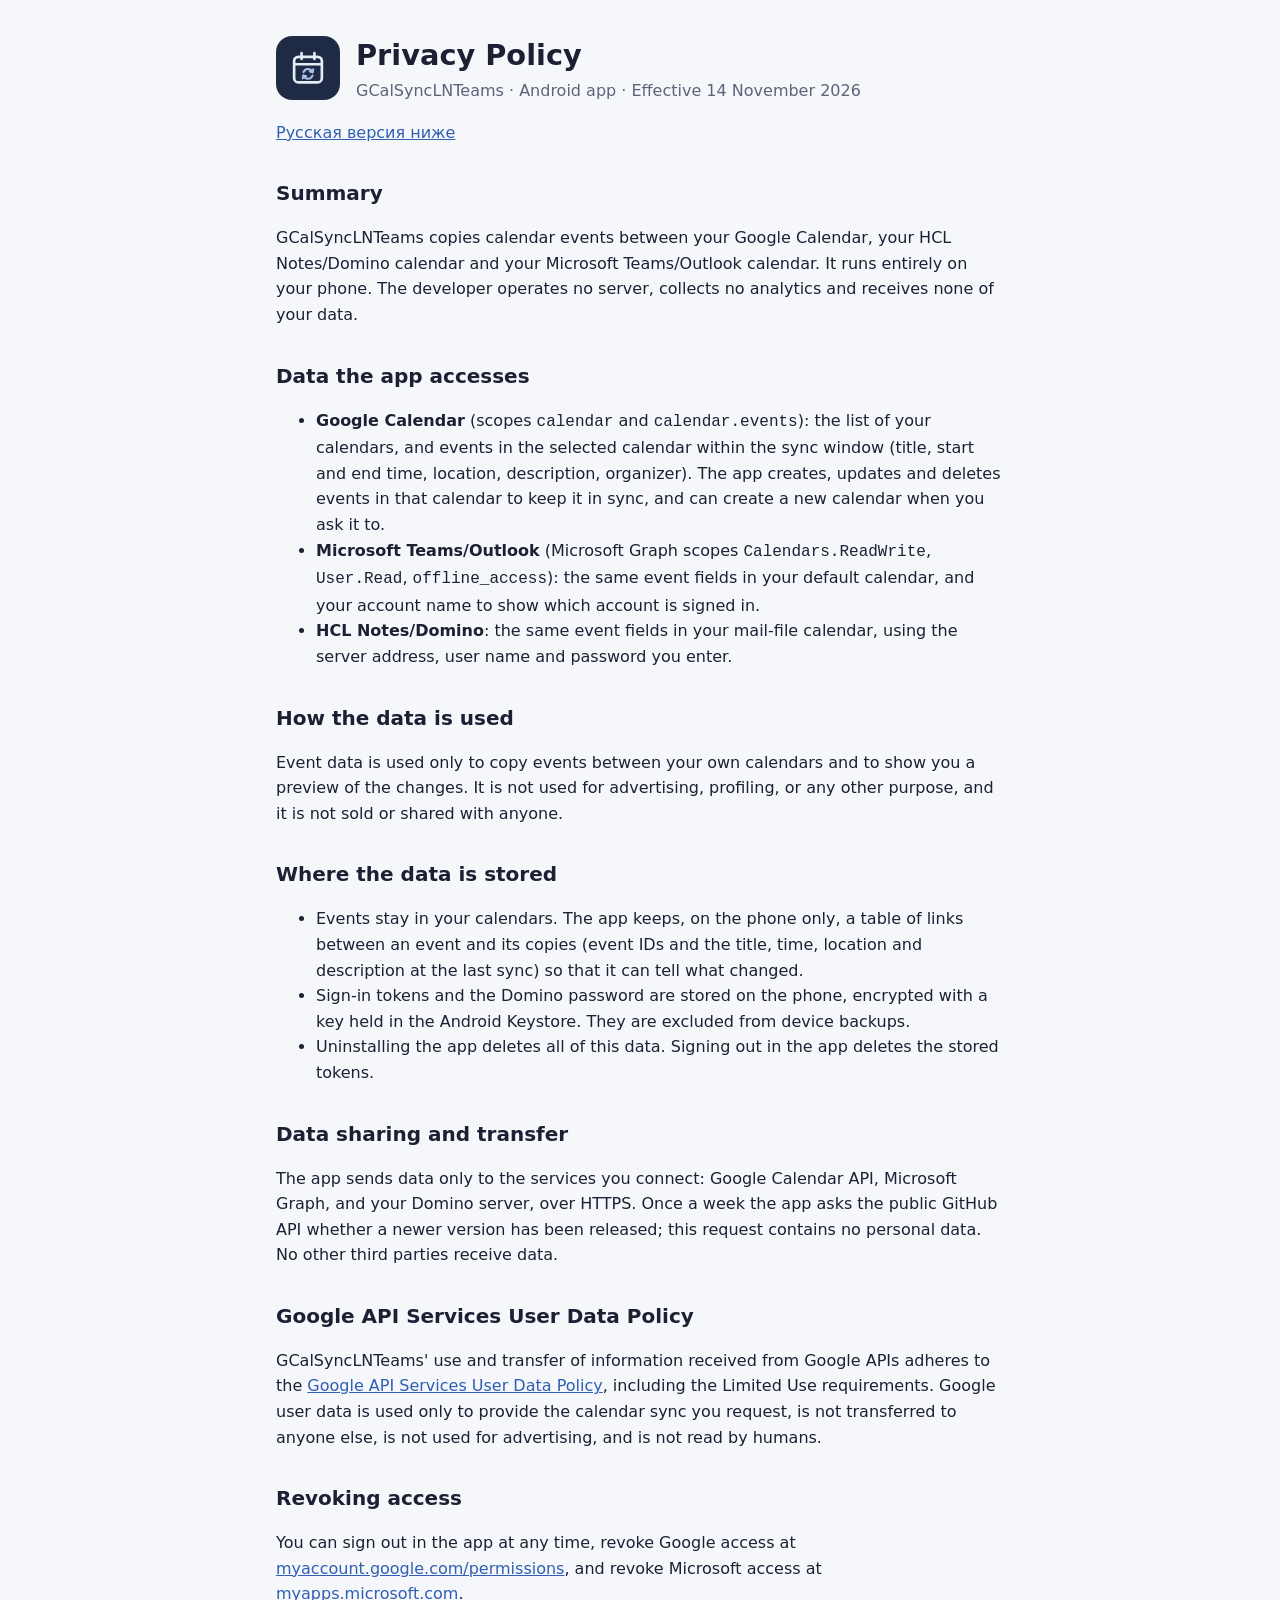
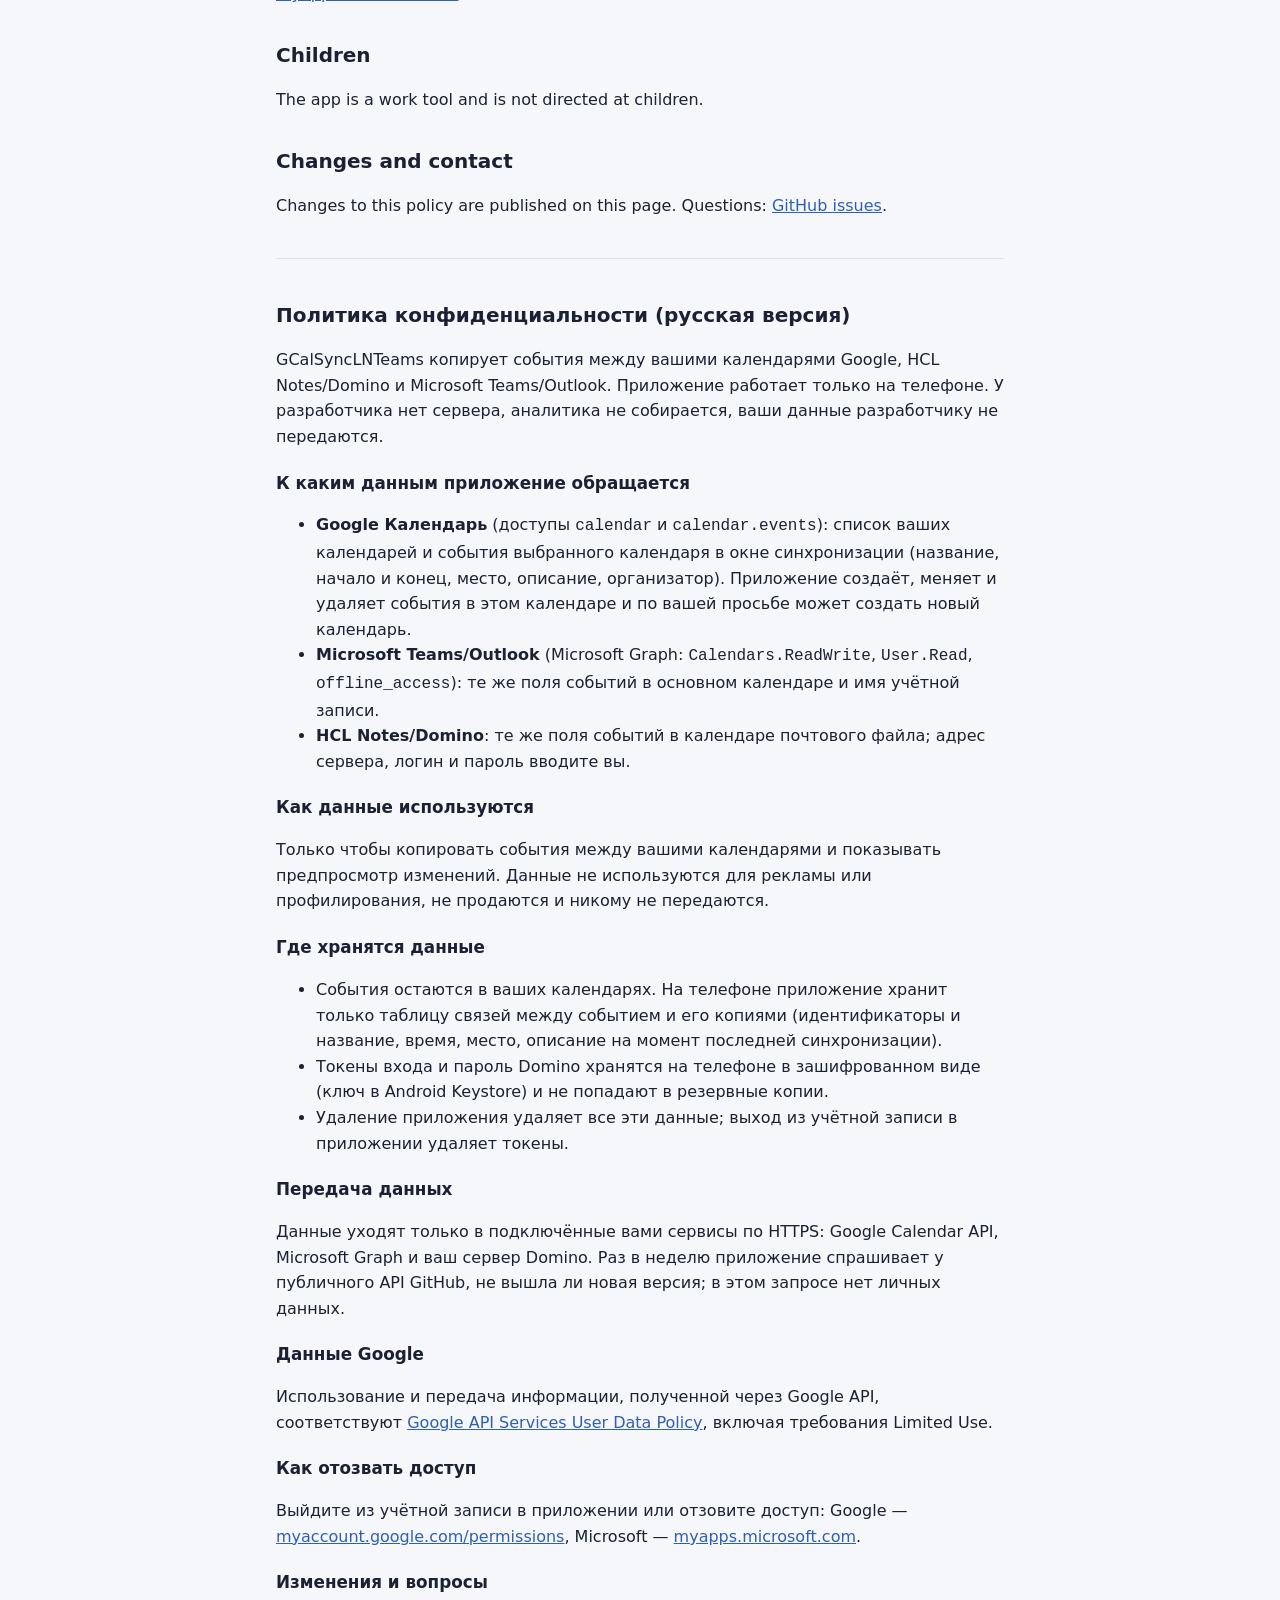
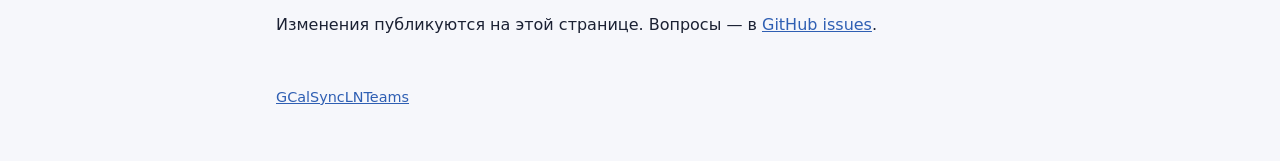
==== privacy.html @ b896b18e "Страница приложения и политика конфиденциальности Co-Authored-By: Claude Opus 5.5 <noreply@anthropic" ====
<!doctype html>
<html lang="en">
<head>
<meta charset="utf-8">
<meta name="viewport" content="width=device-width,initial-scale=1">
<title>Privacy Policy</title>
<link rel="icon" href="icon.svg">
<link rel="stylesheet" href="style.css">
</head>
<body>
<main>
<header><img src="icon.svg" alt=""><div><h1>Privacy Policy</h1><div class="muted">GCalSyncLNTeams · Android app · Effective 14 November 2026</div></div></header>

<p><a href="#ru">Русская версия ниже</a></p>

<h2>Summary</h2>
<p>GCalSyncLNTeams copies calendar events between your Google Calendar, your HCL Notes/Domino calendar and your Microsoft Teams/Outlook calendar. It runs entirely on your phone. The developer operates no server, collects no analytics and receives none of your data.</p>

<h2>Data the app accesses</h2>
<ul>
<li><b>Google Calendar</b> (scopes <code>calendar</code> and <code>calendar.events</code>): the list of your calendars, and events in the selected calendar within the sync window (title, start and end time, location, description, organizer). The app creates, updates and deletes events in that calendar to keep it in sync, and can create a new calendar when you ask it to.</li>
<li><b>Microsoft Teams/Outlook</b> (Microsoft Graph scopes <code>Calendars.ReadWrite</code>, <code>User.Read</code>, <code>offline_access</code>): the same event fields in your default calendar, and your account name to show which account is signed in.</li>
<li><b>HCL Notes/Domino</b>: the same event fields in your mail-file calendar, using the server address, user name and password you enter.</li>
</ul>

<h2>How the data is used</h2>
<p>Event data is used only to copy events between your own calendars and to show you a preview of the changes. It is not used for advertising, profiling, or any other purpose, and it is not sold or shared with anyone.</p>

<h2>Where the data is stored</h2>
<ul>
<li>Events stay in your calendars. The app keeps, on the phone only, a table of links between an event and its copies (event IDs and the title, time, location and description at the last sync) so that it can tell what changed.</li>
<li>Sign-in tokens and the Domino password are stored on the phone, encrypted with a key held in the Android Keystore. They are excluded from device backups.</li>
<li>Uninstalling the app deletes all of this data. Signing out in the app deletes the stored tokens.</li>
</ul>

<h2>Data sharing and transfer</h2>
<p>The app sends data only to the services you connect: Google Calendar API, Microsoft Graph, and your Domino server, over HTTPS. Once a week the app asks the public GitHub API whether a newer version has been released; this request contains no personal data. No other third parties receive data.</p>

<h2>Google API Services User Data Policy</h2>
<p>GCalSyncLNTeams' use and transfer of information received from Google APIs adheres to the <a href="https://developers.google.com/terms/api-services-user-data-policy">Google API Services User Data Policy</a>, including the Limited Use requirements. Google user data is used only to provide the calendar sync you request, is not transferred to anyone else, is not used for advertising, and is not read by humans.</p>

<h2>Revoking access</h2>
<p>You can sign out in the app at any time, revoke Google access at <a href="https://myaccount.google.com/permissions">myaccount.google.com/permissions</a>, and revoke Microsoft access at <a href="https://myapps.microsoft.com">myapps.microsoft.com</a>.</p>

<h2>Children</h2>
<p>The app is a work tool and is not directed at children.</p>

<h2>Changes and contact</h2>
<p>Changes to this policy are published on this page. Questions: <a href="https://github.com/gudim/GCal2LN2Teams/issues">GitHub issues</a>.</p>

<hr>

<h2 id="ru" lang="ru">Политика конфиденциальности (русская версия)</h2>
<div lang="ru">
<p>GCalSyncLNTeams копирует события между вашими календарями Google, HCL Notes/Domino и Microsoft Teams/Outlook. Приложение работает только на телефоне. У разработчика нет сервера, аналитика не собирается, ваши данные разработчику не передаются.</p>

<h3>К каким данным приложение обращается</h3>
<ul>
<li><b>Google Календарь</b> (доступы <code>calendar</code> и <code>calendar.events</code>): список ваших календарей и события выбранного календаря в окне синхронизации (название, начало и конец, место, описание, организатор). Приложение создаёт, меняет и удаляет события в этом календаре и по вашей просьбе может создать новый календарь.</li>
<li><b>Microsoft Teams/Outlook</b> (Microsoft Graph: <code>Calendars.ReadWrite</code>, <code>User.Read</code>, <code>offline_access</code>): те же поля событий в основном календаре и имя учётной записи.</li>
<li><b>HCL Notes/Domino</b>: те же поля событий в календаре почтового файла; адрес сервера, логин и пароль вводите вы.</li>
</ul>

<h3>Как данные используются</h3>
<p>Только чтобы копировать события между вашими календарями и показывать предпросмотр изменений. Данные не используются для рекламы или профилирования, не продаются и никому не передаются.</p>

<h3>Где хранятся данные</h3>
<ul>
<li>События остаются в ваших календарях. На телефоне приложение хранит только таблицу связей между событием и его копиями (идентификаторы и название, время, место, описание на момент последней синхронизации).</li>
<li>Токены входа и пароль Domino хранятся на телефоне в зашифрованном виде (ключ в Android Keystore) и не попадают в резервные копии.</li>
<li>Удаление приложения удаляет все эти данные; выход из учётной записи в приложении удаляет токены.</li>
</ul>

<h3>Передача данных</h3>
<p>Данные уходят только в подключённые вами сервисы по HTTPS: Google Calendar API, Microsoft Graph и ваш сервер Domino. Раз в неделю приложение спрашивает у публичного API GitHub, не вышла ли новая версия; в этом запросе нет личных данных.</p>

<h3>Данные Google</h3>
<p>Использование и передача информации, полученной через Google API, соответствуют <a href="https://developers.google.com/terms/api-services-user-data-policy">Google API Services User Data Policy</a>, включая требования Limited Use.</p>

<h3>Как отозвать доступ</h3>
<p>Выйдите из учётной записи в приложении или отзовите доступ: Google — <a href="https://myaccount.google.com/permissions">myaccount.google.com/permissions</a>, Microsoft — <a href="https://myapps.microsoft.com">myapps.microsoft.com</a>.</p>

<h3>Изменения и вопросы</h3>
<p>Изменения публикуются на этой странице. Вопросы — в <a href="https://github.com/gudim/GCal2LN2Teams/issues">GitHub issues</a>.</p>
</div>

<footer><a href="index.html">GCalSyncLNTeams</a></footer>
</main>
</body>
</html>
---- style.css ----
:root{--bg:#f6f7fb;--fg:#1b2133;--muted:#5b6478;--card:#fff;--line:#dde2ec;--accent:#1f2a44;--link:#2f5fb3}
@media (prefers-color-scheme:dark){:root{--bg:#121722;--fg:#e6ecf5;--muted:#9aa5bb;--card:#1b2232;--line:#2c3549;--accent:#a9c1e8;--link:#8fb3f0}}
*{box-sizing:border-box}
body{margin:0;background:var(--bg);color:var(--fg);font:16px/1.6 system-ui,-apple-system,"Segoe UI",Roboto,sans-serif}
main{max-width:760px;margin:0 auto;padding:32px 16px 64px}
header{display:flex;gap:16px;align-items:center;margin-bottom:8px}
header img{width:64px;height:64px;border-radius:16px}
h1{font-size:1.8rem;margin:0}
h2{font-size:1.25rem;margin:2rem 0 .5rem}
h3{font-size:1.05rem;margin:1.25rem 0 .25rem}
p,li{color:var(--fg)}
.muted{color:var(--muted)}
a{color:var(--link)}
.card{background:var(--card);border:1px solid var(--line);border-radius:12px;padding:16px 20px;margin:16px 0}
.button{display:inline-block;background:var(--accent);color:var(--bg);text-decoration:none;padding:10px 18px;border-radius:999px;font-weight:600}
footer{margin-top:48px;font-size:.9rem;color:var(--muted)}
hr{border:0;border-top:1px solid var(--line);margin:40px 0}
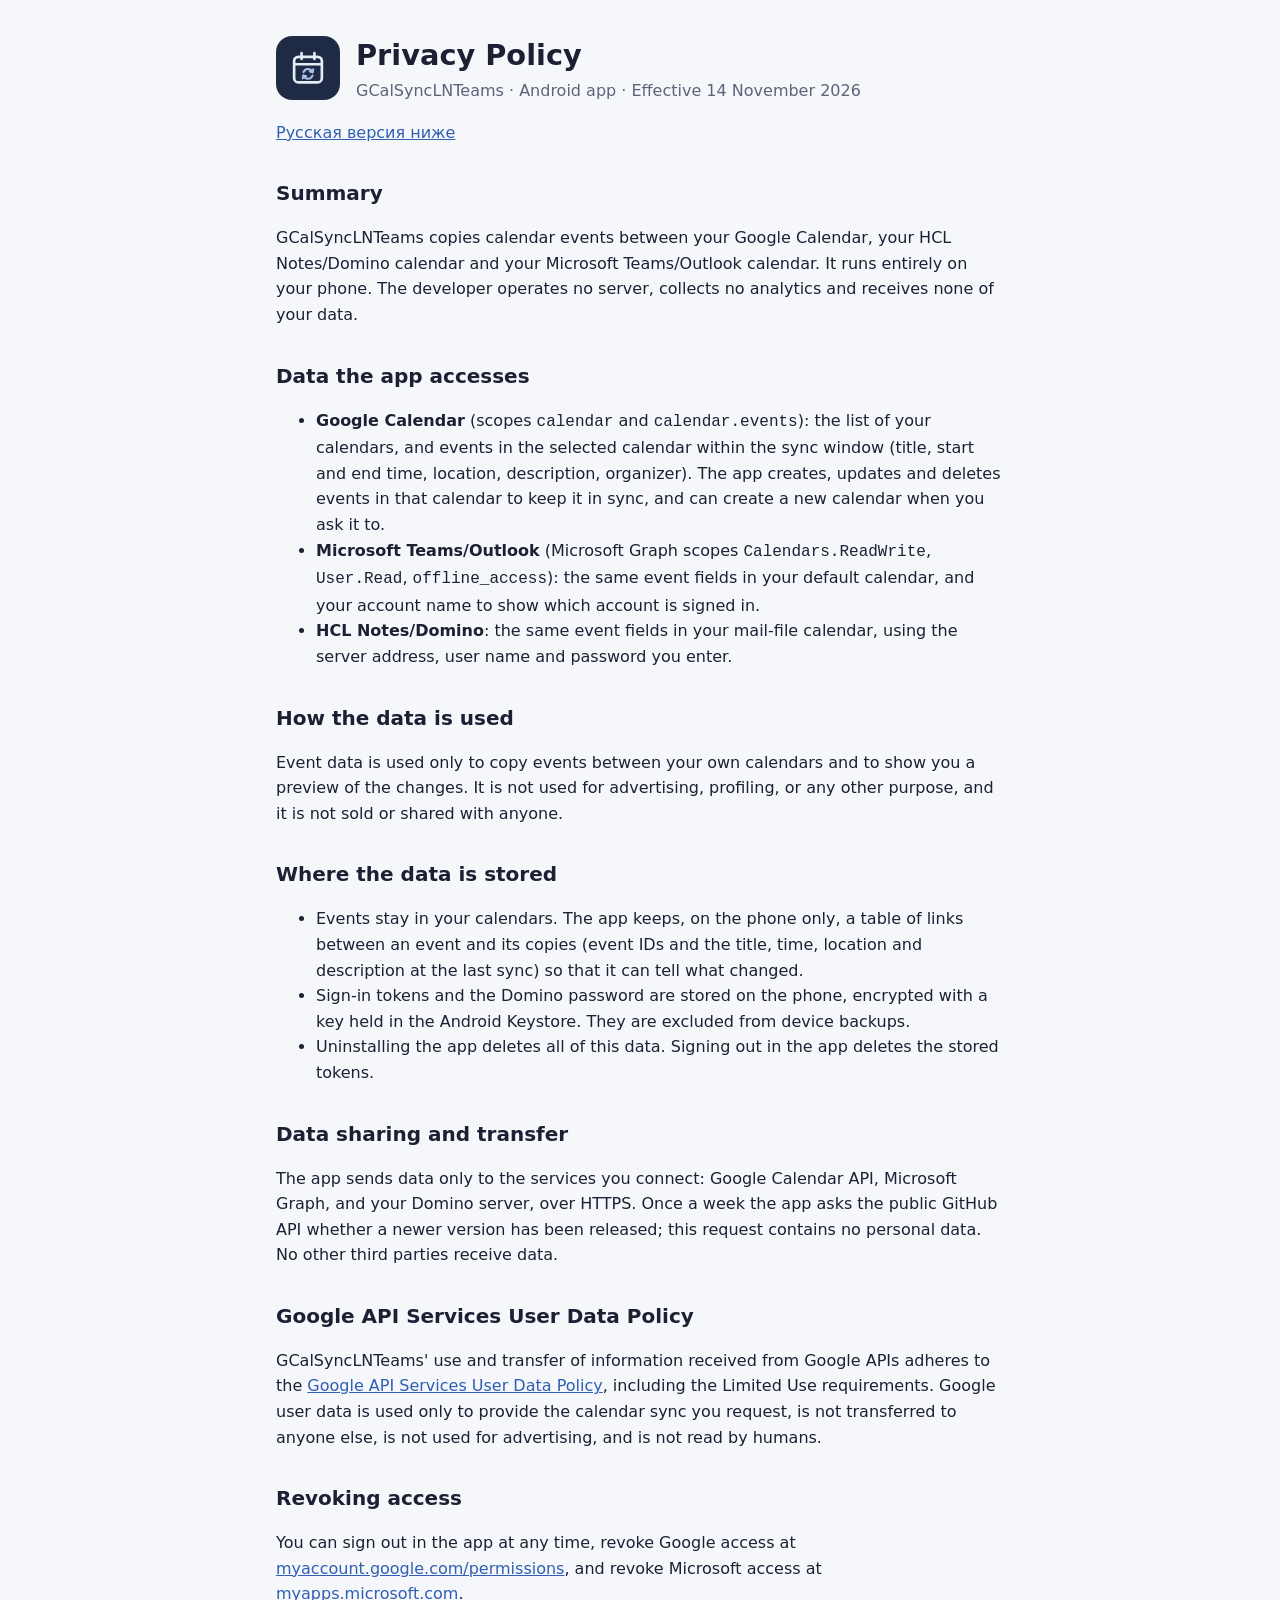
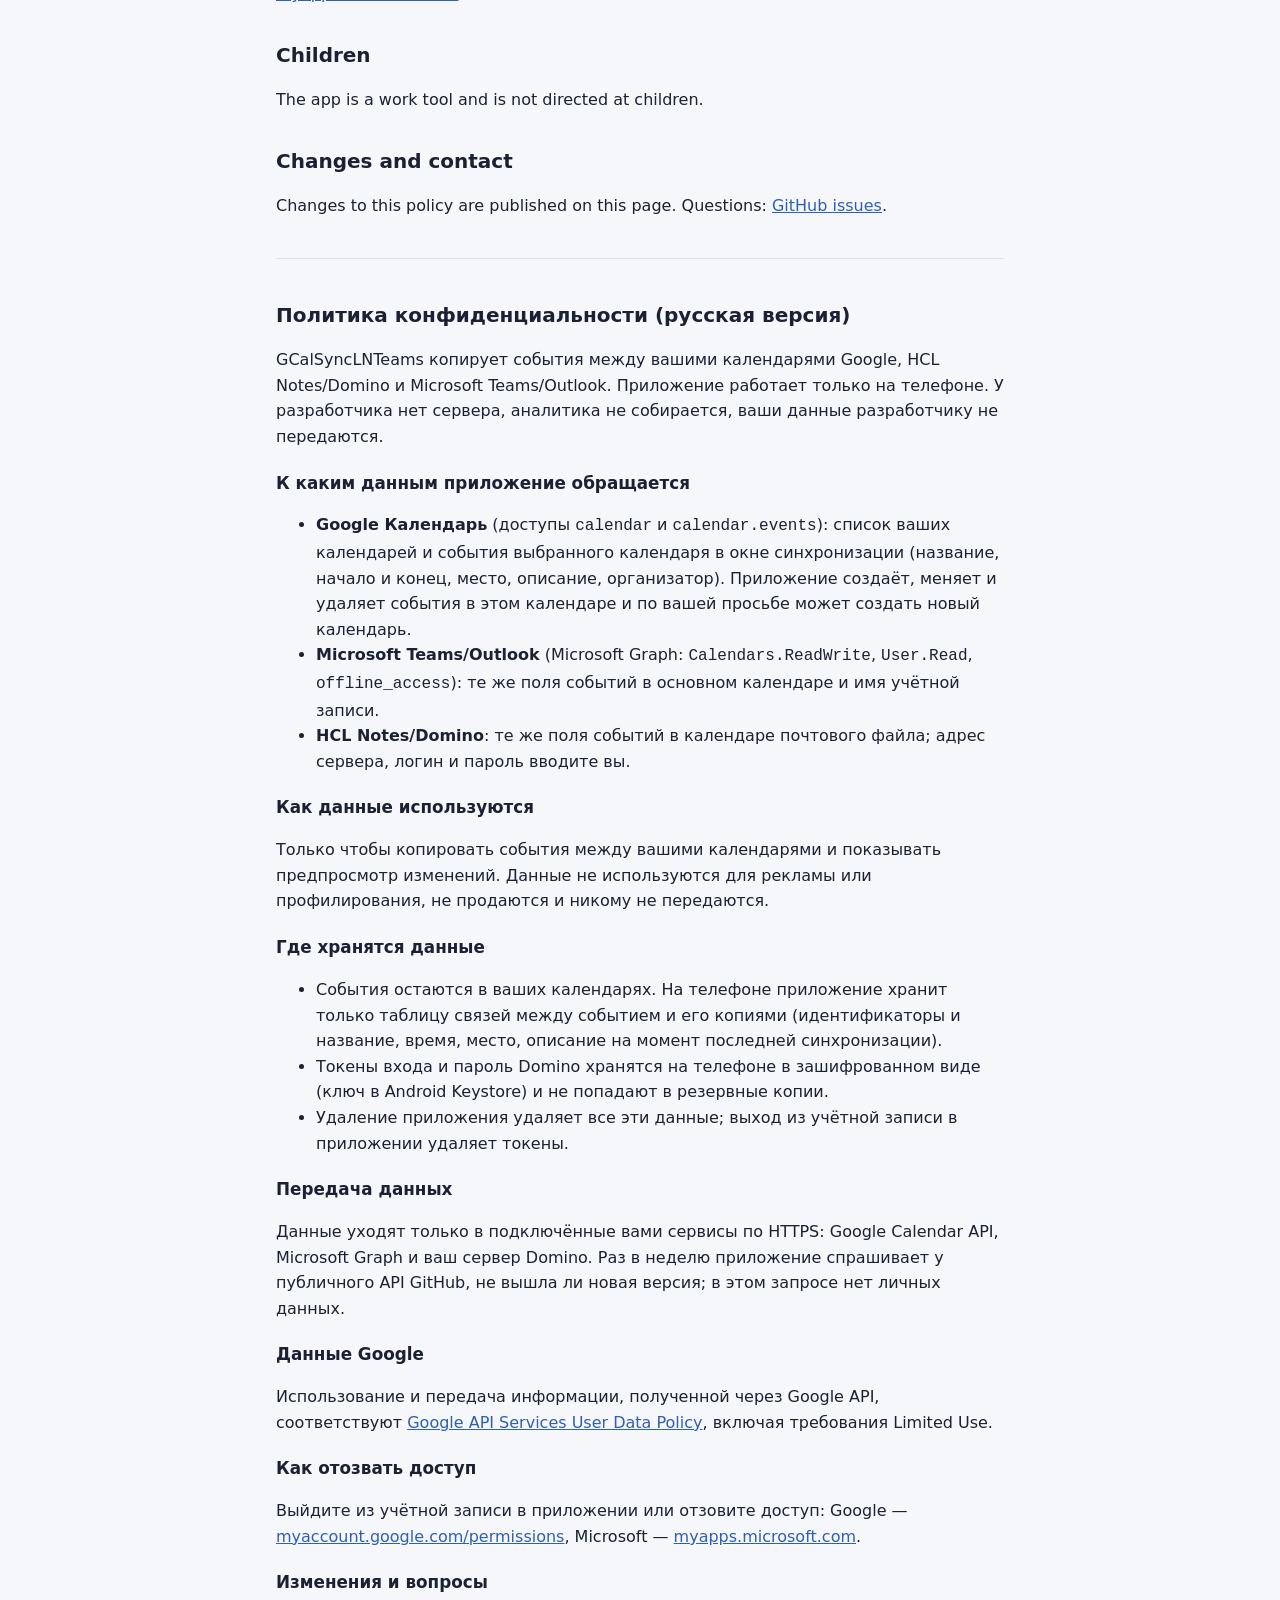
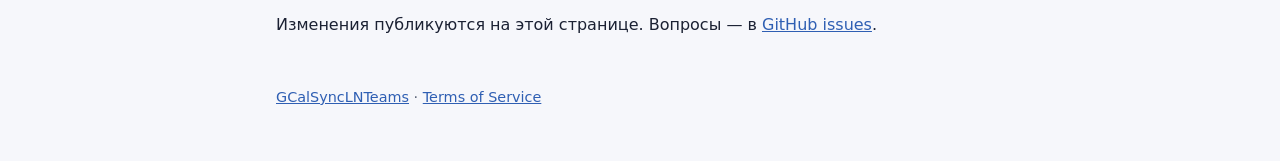
==== commit 04f65921: "Условия использования Co-Authored-By: Claude Opus 5.5 <noreply@anthropic.com>" ====
--- a/privacy.html
+++ b/privacy.html
@@ -84,7 +84,7 @@
 <p>Изменения публикуются на этой странице. Вопросы — в <a href="https://github.com/gudim/GCal2LN2Teams/issues">GitHub issues</a>.</p>
 </div>
 
-<footer><a href="index.html">GCalSyncLNTeams</a></footer>
+<footer><a href="index.html">GCalSyncLNTeams</a> · <a href="terms.html">Terms of Service</a></footer>
 </main>
 </body>
 </html>
